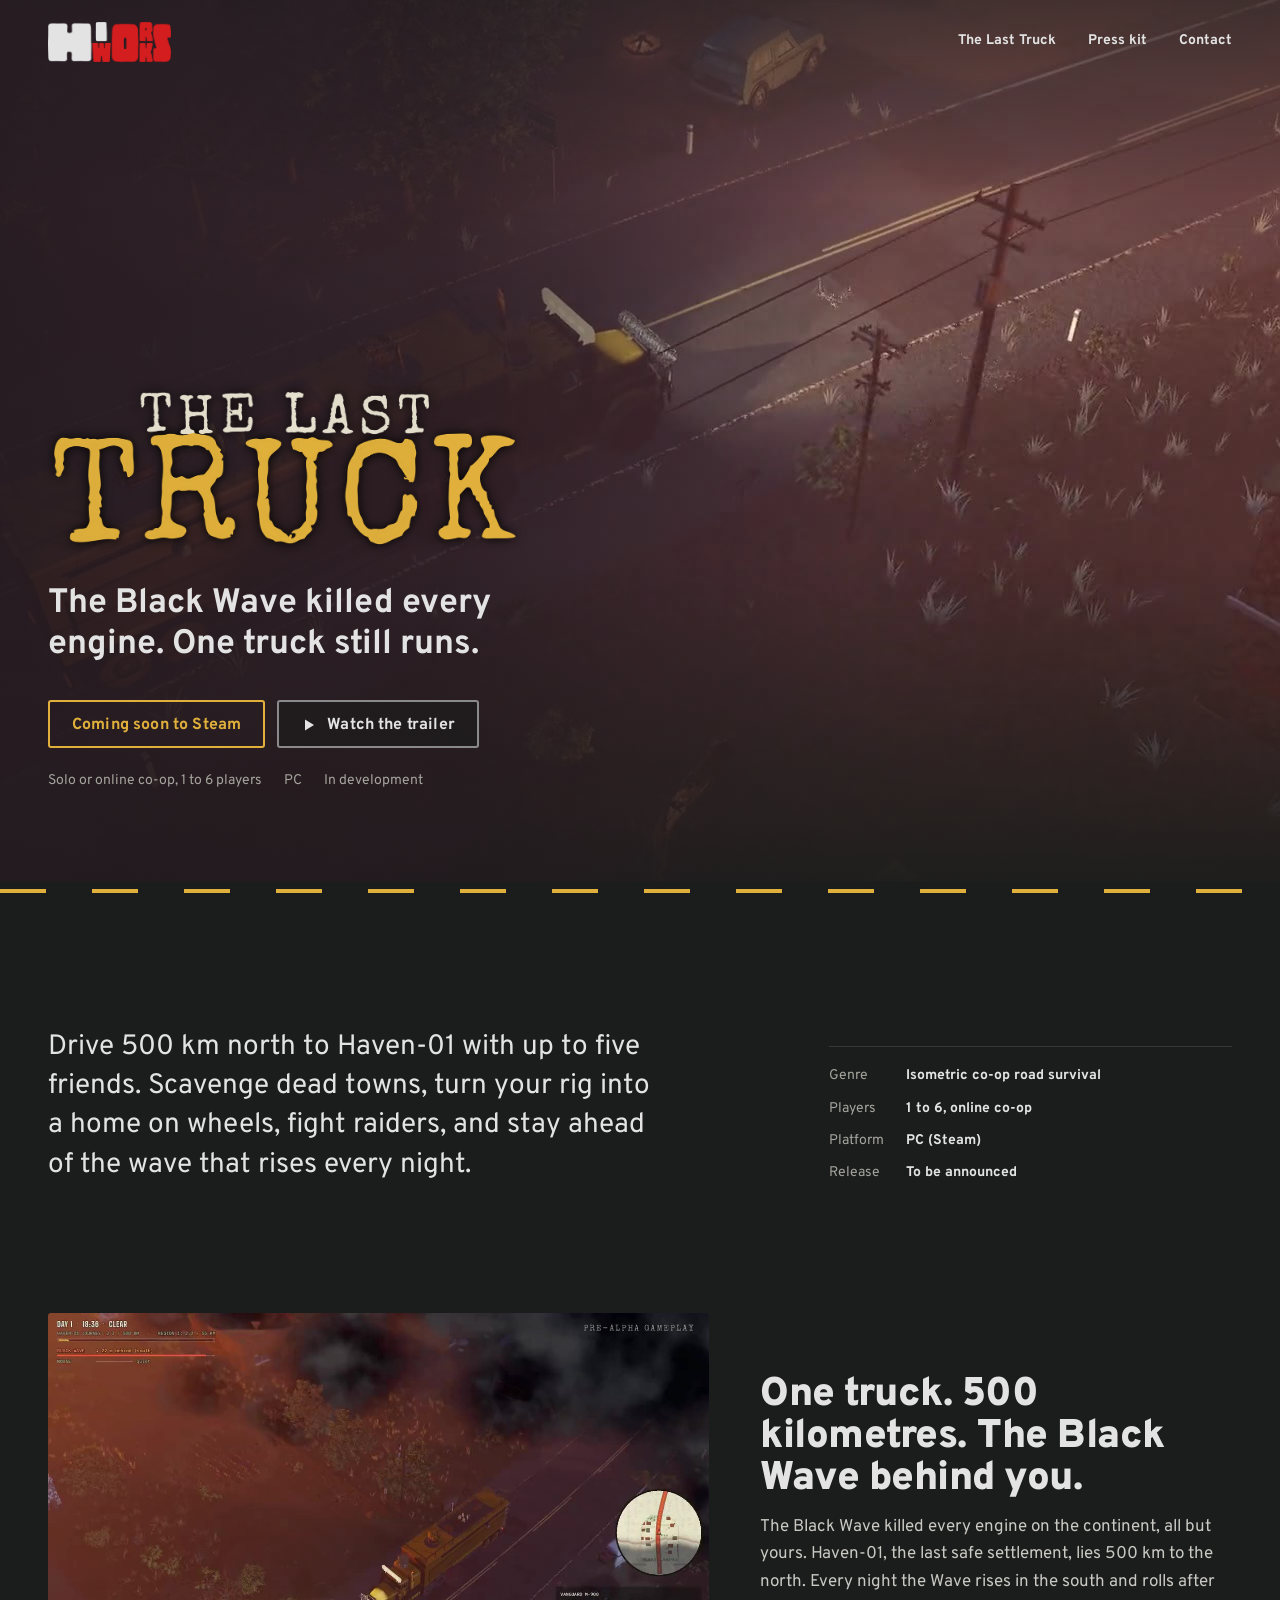
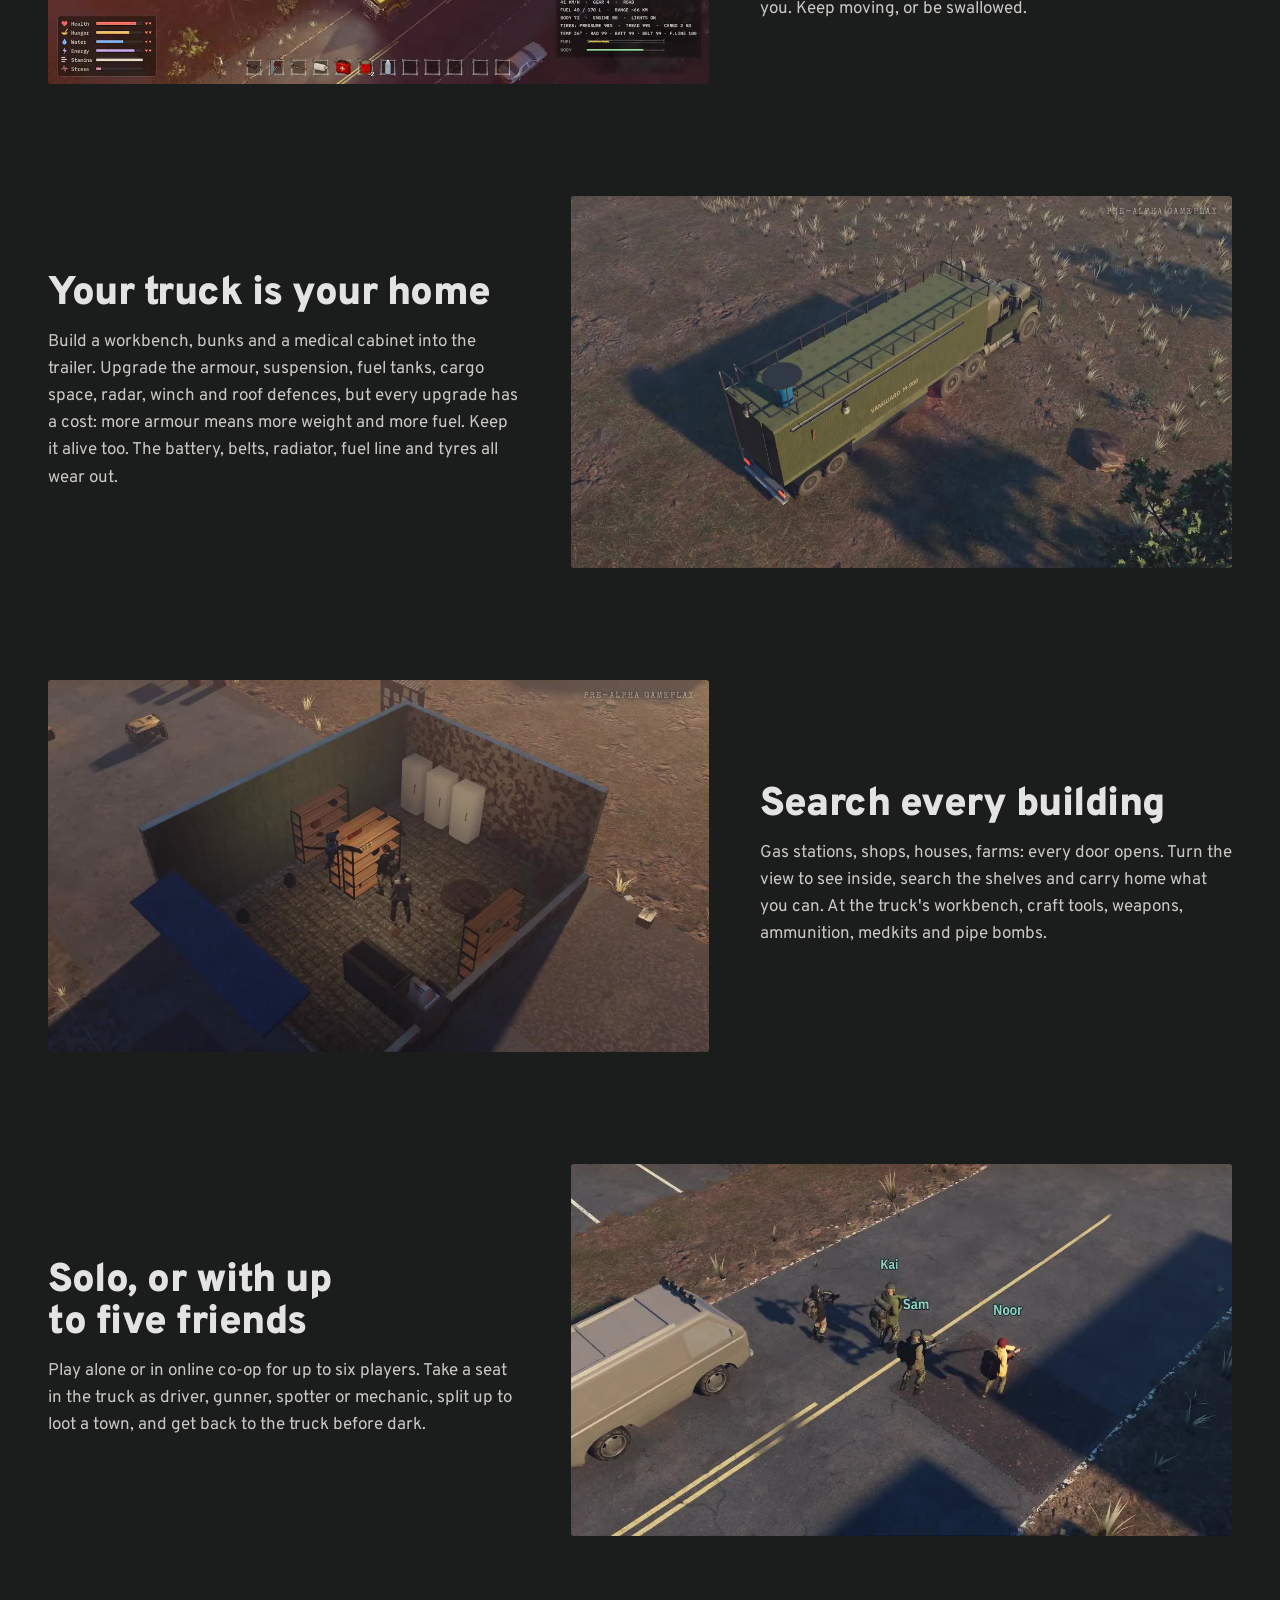
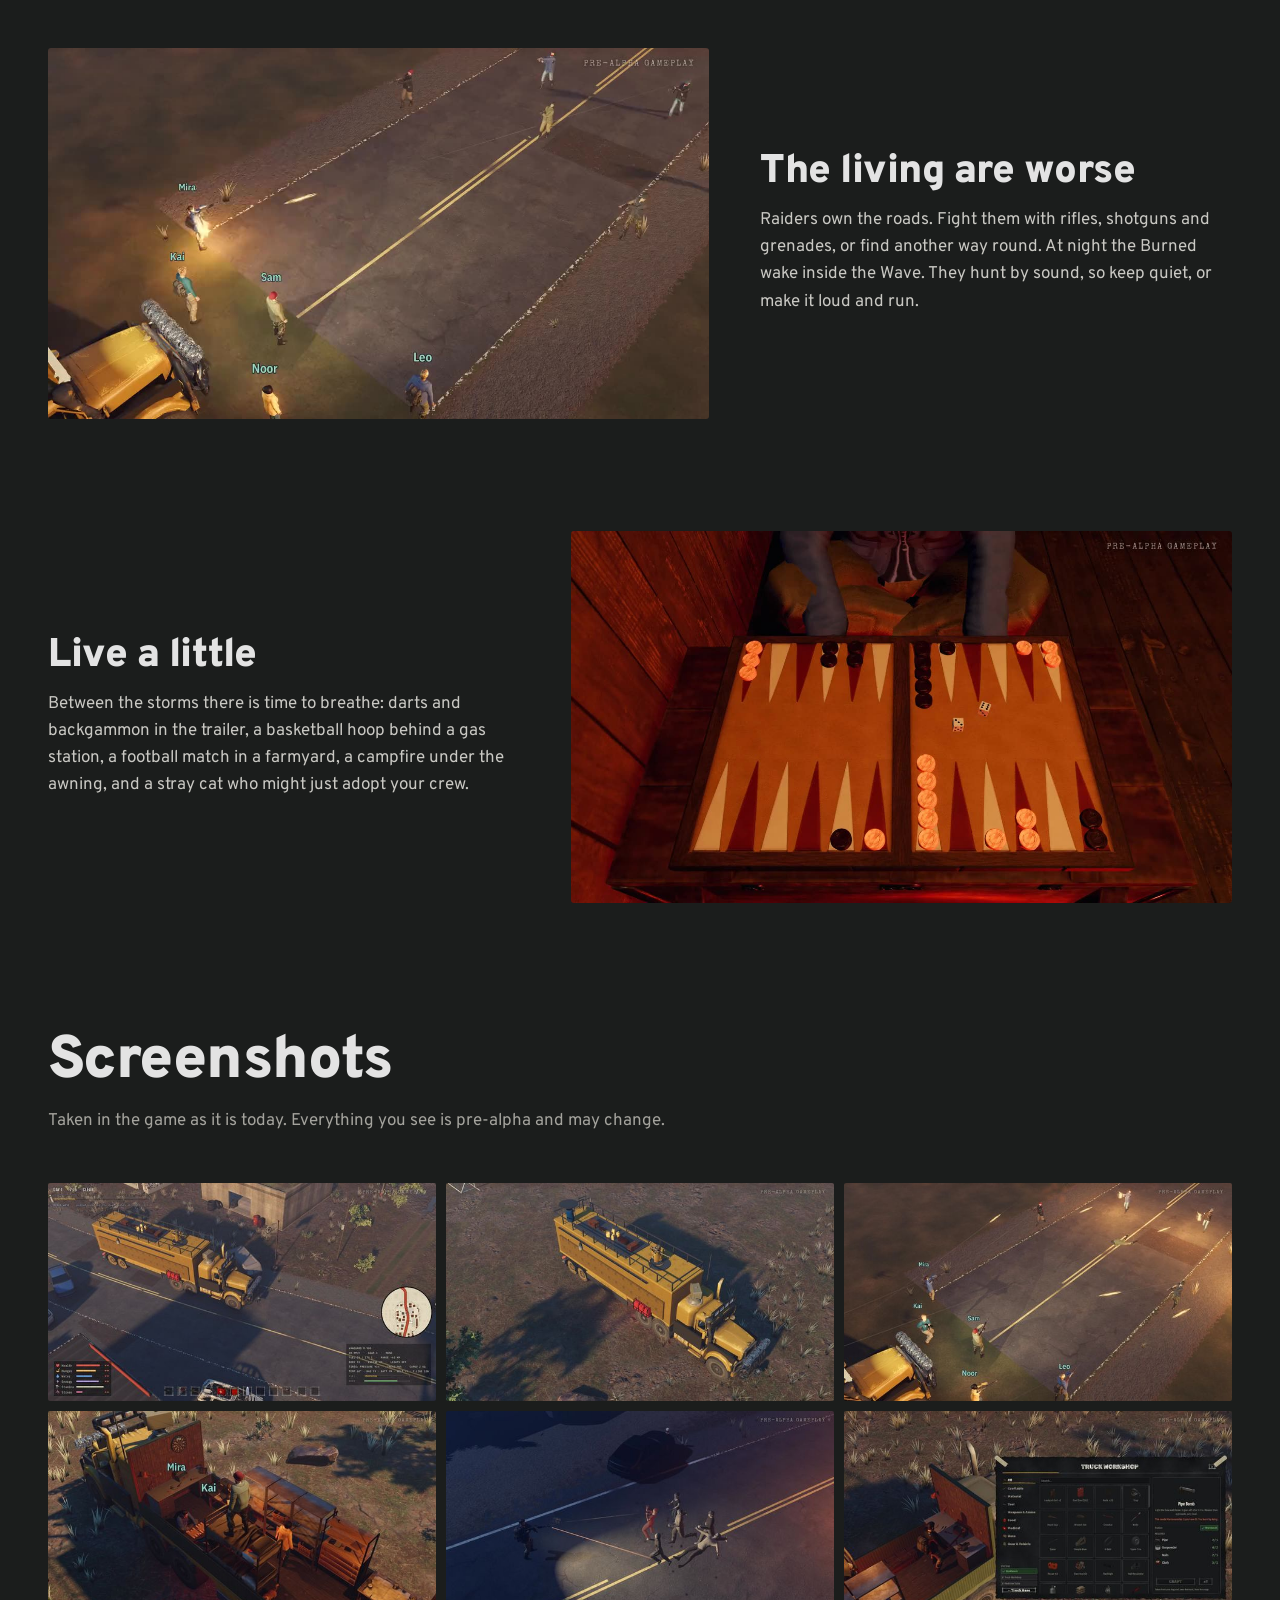
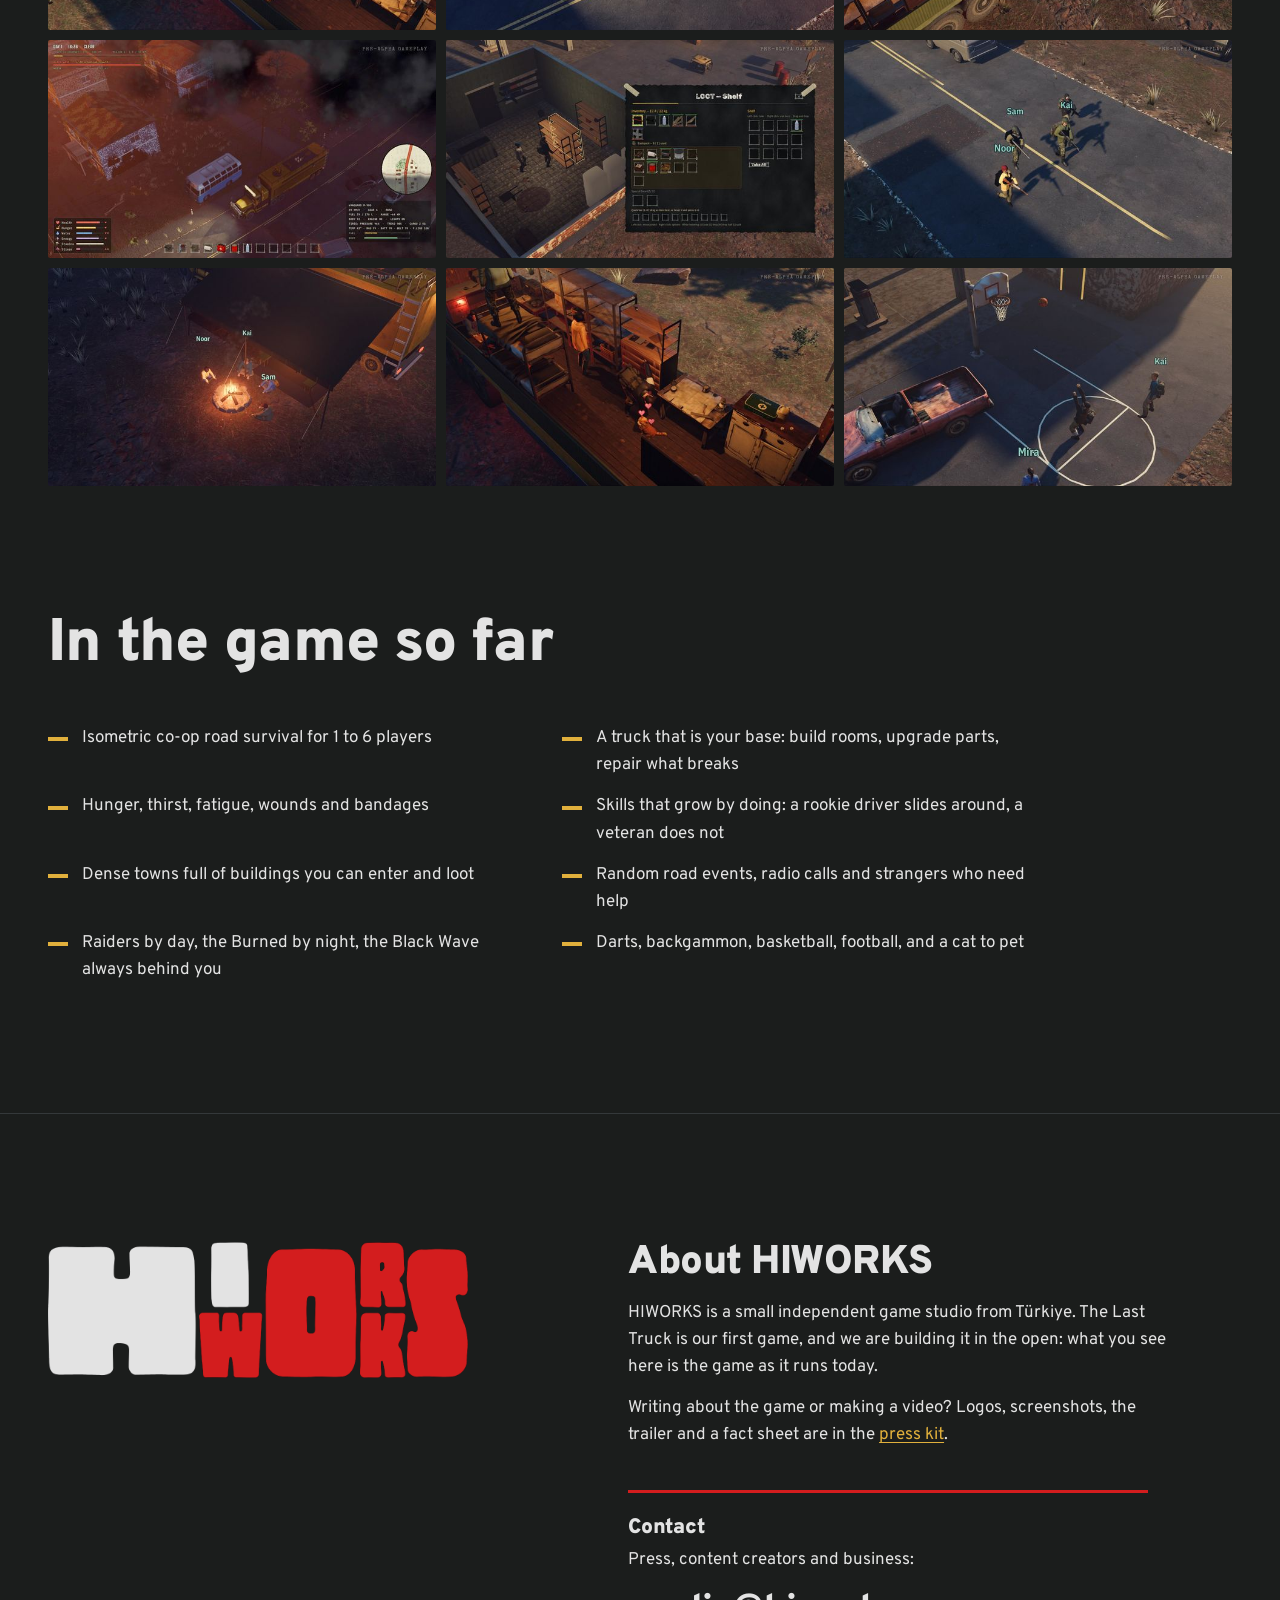
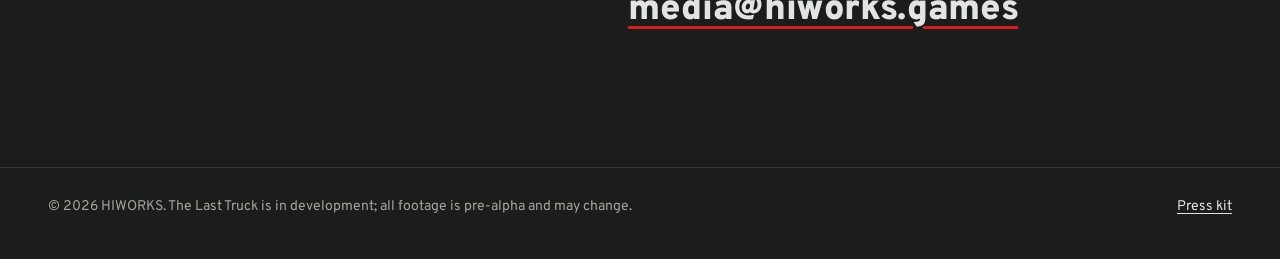
==== index.html @ 0f19a67c "Add the hiworks.games site and The Last Truck press kit Co-Authored-By: Claude Opus 5.5 <noreply@ant" ====
<!doctype html>
<html lang="en">
<head>
<meta charset="utf-8">
<meta name="viewport" content="width=device-width, initial-scale=1">
<title>The Last Truck | HIWORKS</title>
<meta name="description" content="The Last Truck is an isometric co-op road survival game for 1 to 6 players by HIWORKS. The Black Wave killed every engine. One truck still runs.">
<link rel="canonical" href="https://hiworks.games/">
<meta name="theme-color" content="#1b1d1c">
<meta property="og:type" content="website">
<meta property="og:site_name" content="HIWORKS">
<meta property="og:title" content="The Last Truck">
<meta property="og:description" content="The Black Wave killed every engine. One truck still runs. Isometric co-op road survival for 1 to 6 players.">
<meta property="og:url" content="https://hiworks.games/">
<meta property="og:image" content="https://hiworks.games/assets/img/og.jpg">
<meta property="og:image:width" content="1200">
<meta property="og:image:height" content="630">
<meta name="twitter:card" content="summary_large_image">
<link rel="icon" type="image/png" sizes="32x32" href="assets/img/favicon-32.png">
<link rel="apple-touch-icon" href="assets/img/apple-touch-icon.png">
<link rel="preload" href="assets/fonts/overpass-latin-900-normal.woff2" as="font" type="font/woff2" crossorigin>
<link rel="stylesheet" href="assets/css/site.css">
<script type="application/ld+json">
{"@context":"https://schema.org","@type":"VideoGame","name":"The Last Truck","url":"https://hiworks.games/","image":"https://hiworks.games/assets/img/og.jpg","description":"Isometric co-op road survival for 1 to 6 players.","gamePlatform":"PC","numberOfPlayers":{"@type":"QuantitativeValue","minValue":1,"maxValue":6},"author":{"@type":"Organization","name":"HIWORKS","url":"https://hiworks.games/","email":"media@hiworks.games"}}
</script>
</head>
<body>
<a class="skip" href="#main">Skip to content</a>

<header class="site-header site-header--over">
  <div class="wrap">
    <a class="brand" href="./" aria-label="HIWORKS home"><img src="assets/img/hiworks_logo_sm.png" alt="HIWORKS" width="564" height="183"></a>
    <nav class="nav" aria-label="Main">
      <a class="nav__game" href="#game">The Last Truck</a>
      <a href="press/">Press kit</a>
      <a href="#contact">Contact</a>
    </nav>
  </div>
</header>

<main id="main">
  <section class="hero" aria-labelledby="game-title">
    <div class="hero__media">
      <video autoplay muted loop playsinline poster="assets/video/hero.jpg" aria-hidden="true">
        <source src="assets/video/hero.mp4" type="video/mp4">
      </video>
    </div>
    <div class="wrap hero__body">
      <h1 id="game-title"><img class="hero__logo" src="assets/img/the_last_truck_logo.png" alt="The Last Truck" width="1200" height="439"></h1>
      <p class="hero__lede">The Black Wave killed every engine. One truck still runs.</p>
      <div class="hero__actions">
        <a class="btn btn--lane" href="#game" aria-disabled="true" data-steam><span data-steam-text>Coming soon to Steam</span></a>
        <button class="btn btn--ghost" type="button" data-open-trailer>
          <svg viewBox="0 0 16 16" aria-hidden="true"><path fill="currentColor" d="M4 2.5v11l9-5.5z"/></svg>
          Watch the trailer
        </button>
      </div>
      <ul class="hero__facts">
        <li>Solo or online co-op, 1 to 6 players</li>
        <li>PC</li>
        <li>In development</li>
      </ul>
    </div>
    <div class="road" aria-hidden="true"></div>
  </section>

  <section class="section" id="game" aria-labelledby="about-game">
    <div class="wrap">
      <h2 id="about-game" class="sr-only">About the game</h2>
      <div class="intro-grid">
        <p class="intro">Drive 500 km north to Haven-01 with up to five friends. Scavenge dead towns, turn your rig into a home on wheels, fight raiders, and stay ahead of the wave that rises every night.</p>
        <dl class="facts">
          <dt>Genre</dt><dd>Isometric co-op road survival</dd>
          <dt>Players</dt><dd>1 to 6, online co-op</dd>
          <dt>Platform</dt><dd>PC (Steam)</dd>
          <dt>Release</dt><dd>To be announced</dd>
        </dl>
      </div>
    </div>
  </section>

  <section class="section" aria-label="Features">
    <div class="wrap rows">
      <article class="row">
        <div class="row__media"><video data-loop muted loop playsinline preload="none" poster="assets/video/loop_road.jpg" aria-label="The rig driving through a town as the Black Wave closes in"><source src="assets/video/loop_road.mp4" type="video/mp4"></video></div>
        <div>
          <h3>One truck. 500 kilometres. The Black Wave behind you.</h3>
          <p>The Black Wave killed every engine on the continent, all but yours. Haven-01, the last safe settlement, lies 500 km to the north. Every night the Wave rises in the south and rolls after you. Keep moving, or be swallowed.</p>
        </div>
      </article>
      <article class="row">
        <div class="row__media"><video data-loop muted loop playsinline preload="none" poster="assets/video/loop_rig.jpg" aria-label="An upgraded rig, and the crew living inside its trailer"><source src="assets/video/loop_rig.mp4" type="video/mp4"></video></div>
        <div>
          <h3>Your truck is your home</h3>
          <p>Build a workbench, bunks and a medical cabinet into the trailer. Upgrade the armour, suspension, fuel tanks, cargo space, radar, winch and roof defences, but every upgrade has a cost: more armour means more weight and more fuel. Keep it alive too. The battery, belts, radiator, fuel line and tyres all wear out.</p>
        </div>
      </article>
      <article class="row">
        <div class="row__media"><video data-loop muted loop playsinline preload="none" poster="assets/video/loop_scav.jpg" aria-label="Searching a house, looting a shelf and crafting at the truck's workbench"><source src="assets/video/loop_scav.mp4" type="video/mp4"></video></div>
        <div>
          <h3>Search every building</h3>
          <p>Gas stations, shops, houses, farms: every door opens. Turn the view to see inside, search the shelves and carry home what you can. At the truck's workbench, craft tools, weapons, ammunition, medkits and pipe bombs.</p>
        </div>
      </article>
      <article class="row">
        <div class="row__media"><video data-loop muted loop playsinline preload="none" poster="assets/video/loop_crew.jpg" aria-label="A crew of four walking down the road together"><source src="assets/video/loop_crew.mp4" type="video/mp4"></video></div>
        <div>
          <h3>Solo, or with up to five friends</h3>
          <p>Play alone or in online co-op for up to six players. Take a seat in the truck as driver, gunner, spotter or mechanic, split up to loot a town, and get back to the truck before dark.</p>
        </div>
      </article>
      <article class="row">
        <div class="row__media"><video data-loop muted loop playsinline preload="none" poster="assets/video/loop_raid.jpg" aria-label="A gunfight with raiders, a grenade, and the Burned at night"><source src="assets/video/loop_raid.mp4" type="video/mp4"></video></div>
        <div>
          <h3>The living are worse</h3>
          <p>Raiders own the roads. Fight them with rifles, shotguns and grenades, or find another way round. At night the Burned wake inside the Wave. They hunt by sound, so keep quiet, or make it loud and run.</p>
        </div>
      </article>
      <article class="row">
        <div class="row__media"><video data-loop muted loop playsinline preload="none" poster="assets/video/loop_fun.jpg" aria-label="Backgammon, darts, basketball, football and a campfire"><source src="assets/video/loop_fun.mp4" type="video/mp4"></video></div>
        <div>
          <h3>Live a little</h3>
          <p>Between the storms there is time to breathe: darts and backgammon in the trailer, a basketball hoop behind a gas station, a football match in a farmyard, a campfire under the awning, and a stray cat who might just adopt your crew.</p>
        </div>
      </article>
    </div>
  </section>

  <section class="section" id="screenshots" aria-labelledby="shots-title">
    <div class="wrap">
      <div class="section-head">
        <h2 id="shots-title">Screenshots</h2>
        <p>Taken in the game as it is today. Everything you see is pre-alpha and may change.</p>
      </div>
      <ul class="shots">
        <li><a href="assets/img/shots/the_last_truck_01_driving_hud.jpg"><img src="assets/img/thumbs/the_last_truck_01_driving_hud.jpg" alt="The rig on the road, with the HUD on" width="640" height="360" loading="lazy"></a></li>
        <li><a href="assets/img/shots/the_last_truck_02_rig_upgraded.jpg"><img src="assets/img/thumbs/the_last_truck_02_rig_upgraded.jpg" alt="A fully upgraded yellow rig" width="640" height="360" loading="lazy"></a></li>
        <li><a href="assets/img/shots/the_last_truck_03_raider_fight.jpg"><img src="assets/img/thumbs/the_last_truck_03_raider_fight.jpg" alt="The crew fighting raiders on the road" width="640" height="360" loading="lazy"></a></li>
        <li><a href="assets/img/shots/the_last_truck_04_life_in_the_hold.jpg"><img src="assets/img/thumbs/the_last_truck_04_life_in_the_hold.jpg" alt="The crew inside the trailer, by the dartboard" width="640" height="360" loading="lazy"></a></li>
        <li><a href="assets/img/shots/the_last_truck_05_night_burned.jpg"><img src="assets/img/thumbs/the_last_truck_05_night_burned.jpg" alt="The Burned at night, caught in a flashlight beam" width="640" height="360" loading="lazy"></a></li>
        <li><a href="assets/img/shots/the_last_truck_06_crafting.jpg"><img src="assets/img/thumbs/the_last_truck_06_crafting.jpg" alt="Crafting a pipe bomb in the truck workshop" width="640" height="360" loading="lazy"></a></li>
        <li><a href="assets/img/shots/the_last_truck_07_black_wave_hud.jpg"><img src="assets/img/thumbs/the_last_truck_07_black_wave_hud.jpg" alt="Escaping the Black Wave, with the HUD on" width="640" height="360" loading="lazy"></a></li>
        <li><a href="assets/img/shots/the_last_truck_08_looting.jpg"><img src="assets/img/thumbs/the_last_truck_08_looting.jpg" alt="Searching a shelf inside a shop" width="640" height="360" loading="lazy"></a></li>
        <li><a href="assets/img/shots/the_last_truck_09_coop_crew.jpg"><img src="assets/img/thumbs/the_last_truck_09_coop_crew.jpg" alt="A fully equipped crew of four" width="640" height="360" loading="lazy"></a></li>
        <li><a href="assets/img/shots/the_last_truck_11_campfire.jpg"><img src="assets/img/thumbs/the_last_truck_11_campfire.jpg" alt="The crew around a campfire at night" width="640" height="360" loading="lazy"></a></li>
        <li><a href="assets/img/shots/the_last_truck_12_cat.jpg"><img src="assets/img/thumbs/the_last_truck_12_cat.jpg" alt="Petting the stray cat in the trailer" width="640" height="360" loading="lazy"></a></li>
        <li><a href="assets/img/shots/the_last_truck_13_basketball.jpg"><img src="assets/img/thumbs/the_last_truck_13_basketball.jpg" alt="Basketball behind a gas station" width="640" height="360" loading="lazy"></a></li>
      </ul>
    </div>
  </section>

  <section class="section" aria-labelledby="in-game">
    <div class="wrap">
      <div class="section-head"><h2 id="in-game">In the game so far</h2></div>
      <ul class="dash-list">
        <li>Isometric co-op road survival for 1 to 6 players</li>
        <li>A truck that is your base: build rooms, upgrade parts, repair what breaks</li>
        <li>Hunger, thirst, fatigue, wounds and bandages</li>
        <li>Skills that grow by doing: a rookie driver slides around, a veteran does not</li>
        <li>Dense towns full of buildings you can enter and loot</li>
        <li>Random road events, radio calls and strangers who need help</li>
        <li>Raiders by day, the Burned by night, the Black Wave always behind you</li>
        <li>Darts, backgammon, basketball, football, and a cat to pet</li>
      </ul>
    </div>
  </section>

  <section class="section studio" id="studio" aria-labelledby="studio-title">
    <div class="wrap studio-grid">
      <img class="studio-logo" src="assets/img/hiworks_logo.png" alt="" width="1128" height="366" loading="lazy">
      <div>
        <h2 id="studio-title">About HIWORKS</h2>
        <p>HIWORKS is a small independent game studio from Türkiye. The Last Truck is our first game, and we are building it in the open: what you see here is the game as it runs today.</p>
        <p>Writing about the game or making a video? Logos, screenshots, the trailer and a fact sheet are in the <a href="press/">press kit</a>.</p>
        <div class="contact-block" id="contact">
          <h2>Contact</h2>
          <p>Press, content creators and business:</p>
          <a class="mail" href="mailto:media@hiworks.games">media@hiworks.games</a>
        </div>
      </div>
    </div>
  </section>
</main>

<footer class="site-footer">
  <div class="wrap">
    <p>&copy; <span data-year>2026</span> HIWORKS. The Last Truck is in development; all footage is pre-alpha and may change.</p>
    <p><a href="press/">Press kit</a></p>
  </div>
</footer>

<dialog id="trailer-dialog" aria-label="The Last Truck trailer">
  <div class="dlg">
    <button class="icon-btn dlg__close" type="button" data-close aria-label="Close the trailer">
      <svg viewBox="0 0 20 20" aria-hidden="true"><path d="M4 4l12 12M16 4L4 16" stroke="currentColor" stroke-width="2.4" fill="none"/></svg>
    </button>
    <div class="dlg__frame">
      <video controls preload="none" playsinline poster="assets/img/key_art_preview.jpg">
        <source src="assets/video/the_last_truck_trailer.mp4" type="video/mp4">
      </video>
    </div>
  </div>
</dialog>

<dialog id="shot-dialog" aria-label="Screenshot">
  <div class="dlg">
    <button class="icon-btn dlg__close" type="button" data-close aria-label="Close">
      <svg viewBox="0 0 20 20" aria-hidden="true"><path d="M4 4l12 12M16 4L4 16" stroke="currentColor" stroke-width="2.4" fill="none"/></svg>
    </button>
    <div class="dlg__frame">
      <img src="" alt="">
      <div class="dlg__nav">
        <button class="icon-btn" type="button" data-prev aria-label="Previous screenshot"><svg viewBox="0 0 20 20" aria-hidden="true"><path d="M12.5 4l-6 6 6 6" stroke="currentColor" stroke-width="2.4" fill="none"/></svg></button>
        <span data-count aria-live="polite"></span>
        <button class="icon-btn" type="button" data-next aria-label="Next screenshot"><svg viewBox="0 0 20 20" aria-hidden="true"><path d="M7.5 4l6 6-6 6" stroke="currentColor" stroke-width="2.4" fill="none"/></svg></button>
      </div>
    </div>
  </div>
</dialog>

<script src="assets/js/site.js"></script>
</body>
</html>
---- assets/css/site.css ----
/* HIWORKS - hiworks.games
   Colors come from the game: asphalt, the Black Wave's smoke, the rig's yellow (also the
   logo's), and the studio logo's off-white and red. One family: Overpass (road-sign letters). */

@font-face { font-family: "Overpass"; font-style: normal; font-display: swap; font-weight: 400;
  src: url(../fonts/overpass-latin-400-normal.woff2) format("woff2");
  unicode-range: U+0000-00FF,U+0131,U+0152-0153,U+02BB-02BC,U+02C6,U+02DA,U+02DC,U+0304,U+0308,U+0329,U+2000-206F,U+20AC,U+2122,U+2191,U+2193,U+2212,U+2215,U+FEFF,U+FFFD; }
@font-face { font-family: "Overpass"; font-style: normal; font-display: swap; font-weight: 400;
  src: url(../fonts/overpass-latin-ext-400-normal.woff2) format("woff2");
  unicode-range: U+0100-02BA,U+02BD-02C5,U+02C7-02CC,U+02CE-02D7,U+02DD-02FF,U+0304,U+0308,U+0329,U+1D00-1DBF,U+1E00-1E9F,U+1EF2-1EFF,U+2020,U+20A0-20AB,U+20AD-20C0,U+2113,U+2C60-2C7F,U+A720-A7FF; }
@font-face { font-family: "Overpass"; font-style: normal; font-display: swap; font-weight: 700;
  src: url(../fonts/overpass-latin-700-normal.woff2) format("woff2");
  unicode-range: U+0000-00FF,U+0131,U+0152-0153,U+02BB-02BC,U+02C6,U+02DA,U+02DC,U+0304,U+0308,U+0329,U+2000-206F,U+20AC,U+2122,U+2191,U+2193,U+2212,U+2215,U+FEFF,U+FFFD; }
@font-face { font-family: "Overpass"; font-style: normal; font-display: swap; font-weight: 700;
  src: url(../fonts/overpass-latin-ext-700-normal.woff2) format("woff2");
  unicode-range: U+0100-02BA,U+02BD-02C5,U+02C7-02CC,U+02CE-02D7,U+02DD-02FF,U+0304,U+0308,U+0329,U+1D00-1DBF,U+1E00-1E9F,U+1EF2-1EFF,U+2020,U+20A0-20AB,U+20AD-20C0,U+2113,U+2C60-2C7F,U+A720-A7FF; }
@font-face { font-family: "Overpass"; font-style: normal; font-display: swap; font-weight: 900;
  src: url(../fonts/overpass-latin-900-normal.woff2) format("woff2");
  unicode-range: U+0000-00FF,U+0131,U+0152-0153,U+02BB-02BC,U+02C6,U+02DA,U+02DC,U+0304,U+0308,U+0329,U+2000-206F,U+20AC,U+2122,U+2191,U+2193,U+2212,U+2215,U+FEFF,U+FFFD; }
@font-face { font-family: "Overpass"; font-style: normal; font-display: swap; font-weight: 900;
  src: url(../fonts/overpass-latin-ext-900-normal.woff2) format("woff2");
  unicode-range: U+0100-02BA,U+02BD-02C5,U+02C7-02CC,U+02CE-02D7,U+02DD-02FF,U+0304,U+0308,U+0329,U+1D00-1DBF,U+1E00-1E9F,U+1EF2-1EFF,U+2020,U+20A0-20AB,U+20AD-20C0,U+2113,U+2C60-2C7F,U+A720-A7FF; }

:root {
  --asphalt: #1b1d1c;
  --asphalt-2: #232624;
  --kerb: #34383a;
  --smoke: #2c2127;
  --lane: #e1b03c;
  --lane-ink: #1b1d1c;
  --bone: #e3e3e3;
  --dust: #a4a39d;
  --signal: #d31d1e;

  --font: "Overpass", "Segoe UI", system-ui, sans-serif;
  --step-0: 1.0625rem;   /* 17px body */
  --step-1: 1.3125rem;   /* 21px lede */
  --step-2: clamp(1.75rem, 1.2rem + 2vw, 2.5rem);
  --step-3: clamp(2.25rem, 1.4rem + 3.4vw, 3.75rem);
  --small: 0.875rem;

  --gutter: clamp(16px, 4vw, 48px);
  --wide: 1200px;
  --text: 62ch;
}

*, *::before, *::after { box-sizing: border-box; }
html { -webkit-text-size-adjust: 100%; scroll-behavior: smooth; }
@media (prefers-reduced-motion: reduce) { html { scroll-behavior: auto; } }
body {
  margin: 0;
  background: var(--asphalt);
  color: var(--bone);
  font: 400 var(--step-0)/1.6 var(--font);
  -webkit-font-smoothing: antialiased;
  text-rendering: optimizeLegibility;
}
img, video { display: block; max-width: 100%; height: auto; }
a { color: var(--lane); text-underline-offset: 0.18em; text-decoration-thickness: 1px; }
a:hover { text-decoration-thickness: 2px; }
:focus-visible { outline: 3px solid var(--lane); outline-offset: 3px; border-radius: 2px; }
h1, h2, h3 { font-weight: 900; line-height: 1.05; letter-spacing: -0.012em; margin: 0; text-wrap: balance; }
p { margin: 0; text-wrap: pretty; }
.sr-only { position: absolute; width: 1px; height: 1px; padding: 0; margin: -1px; overflow: hidden; clip: rect(0 0 0 0); white-space: nowrap; border: 0; }
.skip { position: absolute; left: 12px; top: -60px; z-index: 50; background: var(--lane); color: var(--lane-ink); padding: 10px 14px; font-weight: 700; }
.skip:focus { top: 12px; }

.wrap { width: 100%; max-width: calc(var(--wide) + 2 * var(--gutter)); margin: 0 auto; padding: 0 var(--gutter); }

/* ---------- header ---------- */
.site-header { position: relative; z-index: 10; }
.site-header--over { position: absolute; inset: 0 0 auto 0; }
.site-header .wrap { display: flex; align-items: center; justify-content: space-between; gap: 24px; padding-top: 22px; padding-bottom: 22px; }
.brand { display: block; line-height: 0; }
.brand img { height: 40px; width: auto; }
.nav { display: flex; gap: clamp(16px, 3vw, 32px); }
.nav a { color: var(--bone); text-decoration: none; font-weight: 700; font-size: var(--small); padding: 6px 0; border-bottom: 2px solid transparent; }
.nav a:hover, .nav a[aria-current="page"] { border-bottom-color: var(--lane); }
.site-header--solid { background: var(--asphalt); border-bottom: 1px solid var(--kerb); }

/* ---------- buttons ---------- */
.btn {
  display: inline-flex; align-items: center; justify-content: center; gap: 10px;
  min-height: 48px; padding: 12px 22px 10px;
  font: 700 1rem/1 var(--font); letter-spacing: 0.01em;
  border: 2px solid var(--lane); border-radius: 3px; cursor: pointer; text-decoration: none;
}
.btn--lane { background: var(--lane); color: var(--lane-ink); }
.btn--lane:hover { background: #ecc25a; border-color: #ecc25a; }
.btn--ghost { background: rgba(27, 29, 28, 0.55); color: var(--bone); border-color: rgba(227, 227, 227, 0.55); }
.btn--ghost:hover { border-color: var(--bone); }
.btn[aria-disabled="true"] { background: transparent; color: var(--lane); cursor: default; }
.btn svg { width: 16px; height: 16px; flex: none; }

/* ---------- hero ---------- */
.hero { position: relative; min-height: min(100svh, 940px); display: flex; align-items: flex-end; overflow: hidden; background: var(--smoke); isolation: isolate; }
.hero__media { position: absolute; inset: 0; z-index: -2; }
.hero__media video, .hero__media img { width: 100%; height: 100%; object-fit: cover; object-position: 60% 50%; }
.hero::before {
  content: ""; position: absolute; inset: 0; z-index: -1;
  background:
    linear-gradient(90deg, rgba(36, 26, 31, 0.92) 0%, rgba(36, 26, 31, 0.72) 34%, rgba(36, 26, 31, 0) 68%),
    linear-gradient(180deg, rgba(27, 29, 28, 0.6) 0%, rgba(27, 29, 28, 0) 22%, rgba(27, 29, 28, 0) 62%, var(--asphalt) 100%);
}
.hero__body { padding-top: 140px; padding-bottom: clamp(88px, 12vh, 132px); }
.hero__logo { width: clamp(260px, 38vw, 560px); margin: 0 0 clamp(18px, 3vh, 28px) -0.6%; }
.hero__lede { font-size: clamp(1.375rem, 1rem + 1.4vw, 2.125rem); font-weight: 700; line-height: 1.2; max-width: 22ch; }
.hero__actions { display: flex; flex-wrap: wrap; gap: 12px; margin-top: clamp(22px, 4vh, 34px); }
.hero__facts { display: flex; flex-wrap: wrap; gap: 6px 22px; margin: 22px 0 0; padding: 0; list-style: none; color: var(--dust); font-size: var(--small); }

/* the road under the hero: one lane line, rolling south as the truck drives north */
.road { position: absolute; left: 0; right: 0; bottom: 0; height: 18px; background: var(--asphalt); }
.road::before {
  content: ""; position: absolute; left: 0; right: 0; top: 7px; height: 4px;
  background: repeating-linear-gradient(90deg, var(--lane) 0 46px, transparent 46px 92px);
  animation: lane 2.4s linear infinite;
}
@keyframes lane { to { background-position: -92px 0; } }
@media (prefers-reduced-motion: reduce) { .road::before { animation: none; } }

/* ---------- sections ---------- */
.section { padding: clamp(64px, 10vw, 128px) 0; }
.section + .section { padding-top: 0; }
.section-head { max-width: var(--text); margin-bottom: clamp(28px, 4vw, 48px); }
.section-head h2 { font-size: var(--step-3); }
.section-head p { color: var(--dust); margin-top: 14px; }

.intro { font-size: clamp(1.25rem, 1rem + 1vw, 1.75rem); line-height: 1.4; font-weight: 400; max-width: 34ch; }
.intro-grid { display: grid; grid-template-columns: minmax(0, 7fr) minmax(0, 4fr); gap: clamp(32px, 6vw, 96px); align-items: end; }
.facts { margin: 0; display: grid; grid-template-columns: auto 1fr; gap: 10px 22px; font-size: var(--small); border-top: 1px solid var(--kerb); padding-top: 18px; }
.facts dt { color: var(--dust); }
.facts dd { margin: 0; font-weight: 700; }

/* the feature rows: a moving picture and a few lines, alternating sides */
.rows { display: grid; gap: clamp(56px, 9vw, 112px); }
.row { display: grid; grid-template-columns: minmax(0, 7fr) minmax(0, 5fr); gap: clamp(24px, 4vw, 56px); align-items: center; }
.row:nth-child(even) { grid-template-columns: minmax(0, 5fr) minmax(0, 7fr); }
.row:nth-child(even) .row__media { order: 2; }
.row__media { position: relative; aspect-ratio: 16 / 9; background: var(--asphalt-2); border-radius: 3px; overflow: hidden; }
.row__media video { width: 100%; height: 100%; object-fit: cover; }
.row h3 { font-size: var(--step-2); margin-bottom: 14px; }
.row p { color: #c9c8c3; max-width: 46ch; }

/* screenshots */
.shots { display: grid; grid-template-columns: repeat(3, minmax(0, 1fr)); gap: 10px; margin: 0; padding: 0; list-style: none; }
.shots a { display: block; aspect-ratio: 16 / 9; overflow: hidden; border-radius: 2px; background: var(--asphalt-2); }
.shots img { width: 100%; height: 100%; object-fit: cover; transition: transform 0.35s ease, opacity 0.2s; }
.shots a:hover img { transform: scale(1.03); }
@media (prefers-reduced-motion: reduce) { .shots img { transition: none; } .shots a:hover img { transform: none; } }

/* lane-dash list */
.dash-list { list-style: none; margin: 0; padding: 0; display: grid; grid-template-columns: repeat(2, minmax(0, 1fr)); gap: 14px 48px; max-width: 980px; }
.dash-list li { position: relative; padding-left: 34px; }
.dash-list li::before { content: ""; position: absolute; left: 0; top: 0.72em; width: 20px; height: 4px; background: var(--lane); }

/* studio */
.section.studio { border-top: 1px solid var(--kerb); padding-top: clamp(64px, 10vw, 128px); }
.studio-grid { display: grid; grid-template-columns: minmax(0, 5fr) minmax(0, 6fr); gap: clamp(32px, 6vw, 96px); align-items: start; }
.studio-logo { width: min(100%, 420px); }
.studio h2 { font-size: var(--step-2); margin-bottom: 16px; }
.studio p + p { margin-top: 14px; }
.studio p { max-width: 50ch; }
.mail { display: inline-block; margin-top: 8px; font-size: clamp(1.375rem, 1rem + 1.6vw, 2.25rem); font-weight: 900; letter-spacing: -0.01em; color: var(--bone); text-decoration-color: var(--signal); text-decoration-thickness: 3px; text-underline-offset: 0.2em; word-break: break-word; }
.mail:hover { color: #fff; text-decoration-thickness: 4px; }
.contact-block { margin-top: 40px; padding-top: 24px; border-top: 3px solid var(--signal); max-width: 520px; }
.contact-block h2 { font-size: var(--step-1); margin-bottom: 8px; }

/* footer */
.site-footer { border-top: 1px solid var(--kerb); padding: 28px 0 40px; color: var(--dust); font-size: var(--small); }
.site-footer .wrap { display: flex; flex-wrap: wrap; justify-content: space-between; gap: 12px 32px; }
.site-footer a { color: var(--bone); }

/* ---------- dialogs ---------- */
dialog { border: 0; padding: 0; background: transparent; color: var(--bone); max-width: none; max-height: none; width: 100%; height: 100%; }
dialog::backdrop { background: rgba(10, 11, 11, 0.92); }
.dlg { position: relative; width: 100%; height: 100%; display: grid; place-items: center; padding: 56px var(--gutter) 24px; }
.dlg__frame { width: min(100%, 1400px, calc((100vh - 120px) * 16 / 9)); }
.dlg__frame video, .dlg__frame img { width: 100%; aspect-ratio: 16 / 9; background: #000; object-fit: contain; }
.dlg__close { position: absolute; top: 10px; right: 10px; }
.dlg__nav { display: flex; justify-content: space-between; align-items: center; gap: 12px; margin-top: 12px; color: var(--dust); font-size: var(--small); }
.icon-btn { display: inline-grid; place-items: center; width: 48px; height: 48px; border: 2px solid rgba(227, 227, 227, 0.4); border-radius: 3px; background: rgba(27, 29, 28, 0.8); color: var(--bone); cursor: pointer; }
.icon-btn:hover { border-color: var(--bone); }
.icon-btn svg { width: 20px; height: 20px; }

/* ---------- press kit ---------- */
.press-top { padding-top: clamp(48px, 8vw, 96px); padding-bottom: clamp(32px, 5vw, 56px); }
.press-top h1 { font-size: var(--step-3); }
.press-top p { margin-top: 16px; max-width: 58ch; color: #c9c8c3; font-size: var(--step-1); line-height: 1.45; }
.press-layout { display: grid; grid-template-columns: 220px minmax(0, 1fr); gap: clamp(32px, 6vw, 80px); padding-bottom: clamp(64px, 10vw, 120px); }
.toc { position: sticky; top: 24px; align-self: start; font-size: var(--small); }
.toc ol { list-style: none; margin: 0; padding: 0; display: grid; gap: 2px; border-left: 2px solid var(--kerb); }
.toc a { display: block; padding: 6px 0 4px 16px; margin-left: -2px; border-left: 2px solid transparent; color: var(--dust); text-decoration: none; }
.toc a:hover { color: var(--bone); border-left-color: var(--lane); }
.press-body { max-width: 820px; display: grid; gap: clamp(48px, 7vw, 80px); }
.press-body section { scroll-margin-top: 24px; }
.press-body h2 { font-size: var(--step-2); margin-bottom: 18px; }
.press-body p + p { margin-top: 14px; }
.press-body .note { color: var(--dust); font-size: var(--small); margin-top: 12px; }
.sheet { margin: 0; display: grid; grid-template-columns: 180px 1fr; border-top: 1px solid var(--kerb); }
.sheet dt, .sheet dd { margin: 0; padding: 12px 0 10px; border-bottom: 1px solid var(--kerb); }
.sheet dt { color: var(--dust); }
.sheet dd { font-weight: 700; }
.grid-2 { display: grid; grid-template-columns: repeat(2, minmax(0, 1fr)); gap: 12px; }
.grid-3 { display: grid; grid-template-columns: repeat(3, minmax(0, 1fr)); gap: 10px; }
.tile { margin: 0; }
.tile img { width: 100%; border-radius: 2px; }
.tile figcaption { color: var(--dust); font-size: var(--small); margin-top: 6px; }
.tile--dark { background: #2a2d2b; padding: 22px; border-radius: 3px; }
.tile--light { background: #e3e3e3; padding: 22px; border-radius: 3px; }
.tile--dark img, .tile--light img { border-radius: 0; }
.download { display: flex; flex-wrap: wrap; align-items: center; gap: 10px 16px; margin-top: 18px; }
.download .size { color: var(--dust); font-size: var(--small); }
.trailer-player { width: 100%; aspect-ratio: 16 / 9; background: #000; border-radius: 3px; }

/* ---------- small screens ---------- */
@media (max-width: 860px) {
  .intro-grid, .row, .row:nth-child(even), .studio-grid { grid-template-columns: minmax(0, 1fr); }
  .row:nth-child(even) .row__media { order: 0; }
  .shots { grid-template-columns: repeat(2, minmax(0, 1fr)); }
  .dash-list { grid-template-columns: minmax(0, 1fr); }
  .press-layout { grid-template-columns: minmax(0, 1fr); }
  .toc { position: static; }
  .toc ol { grid-template-columns: repeat(2, minmax(0, 1fr)); }
  .grid-3 { grid-template-columns: repeat(2, minmax(0, 1fr)); }
}
@media (max-width: 520px) {
  .brand img { height: 26px; }
  .nav .nav__game { display: none; }
  .hero { min-height: 640px; }
  .hero::before {
    background: linear-gradient(180deg, rgba(27, 29, 28, 0.55) 0%, rgba(36, 26, 31, 0.35) 30%, rgba(36, 26, 31, 0.85) 62%, var(--asphalt) 100%);
  }
  .hero__actions .btn { flex: 1 1 100%; }
  .sheet { grid-template-columns: minmax(0, 1fr); }
  .sheet dt { border-bottom: 0; padding-bottom: 0; }
  .grid-2 { grid-template-columns: minmax(0, 1fr); }
  .dlg { padding: 64px 8px 16px; }
}

/* logo tiles: one height, the logo centred inside */
.tile--dark, .tile--light { aspect-ratio: 2 / 1; display: grid; place-items: center; }
.tile--dark img, .tile--light img { max-height: 100%; width: auto; max-width: 100%; object-fit: contain; }
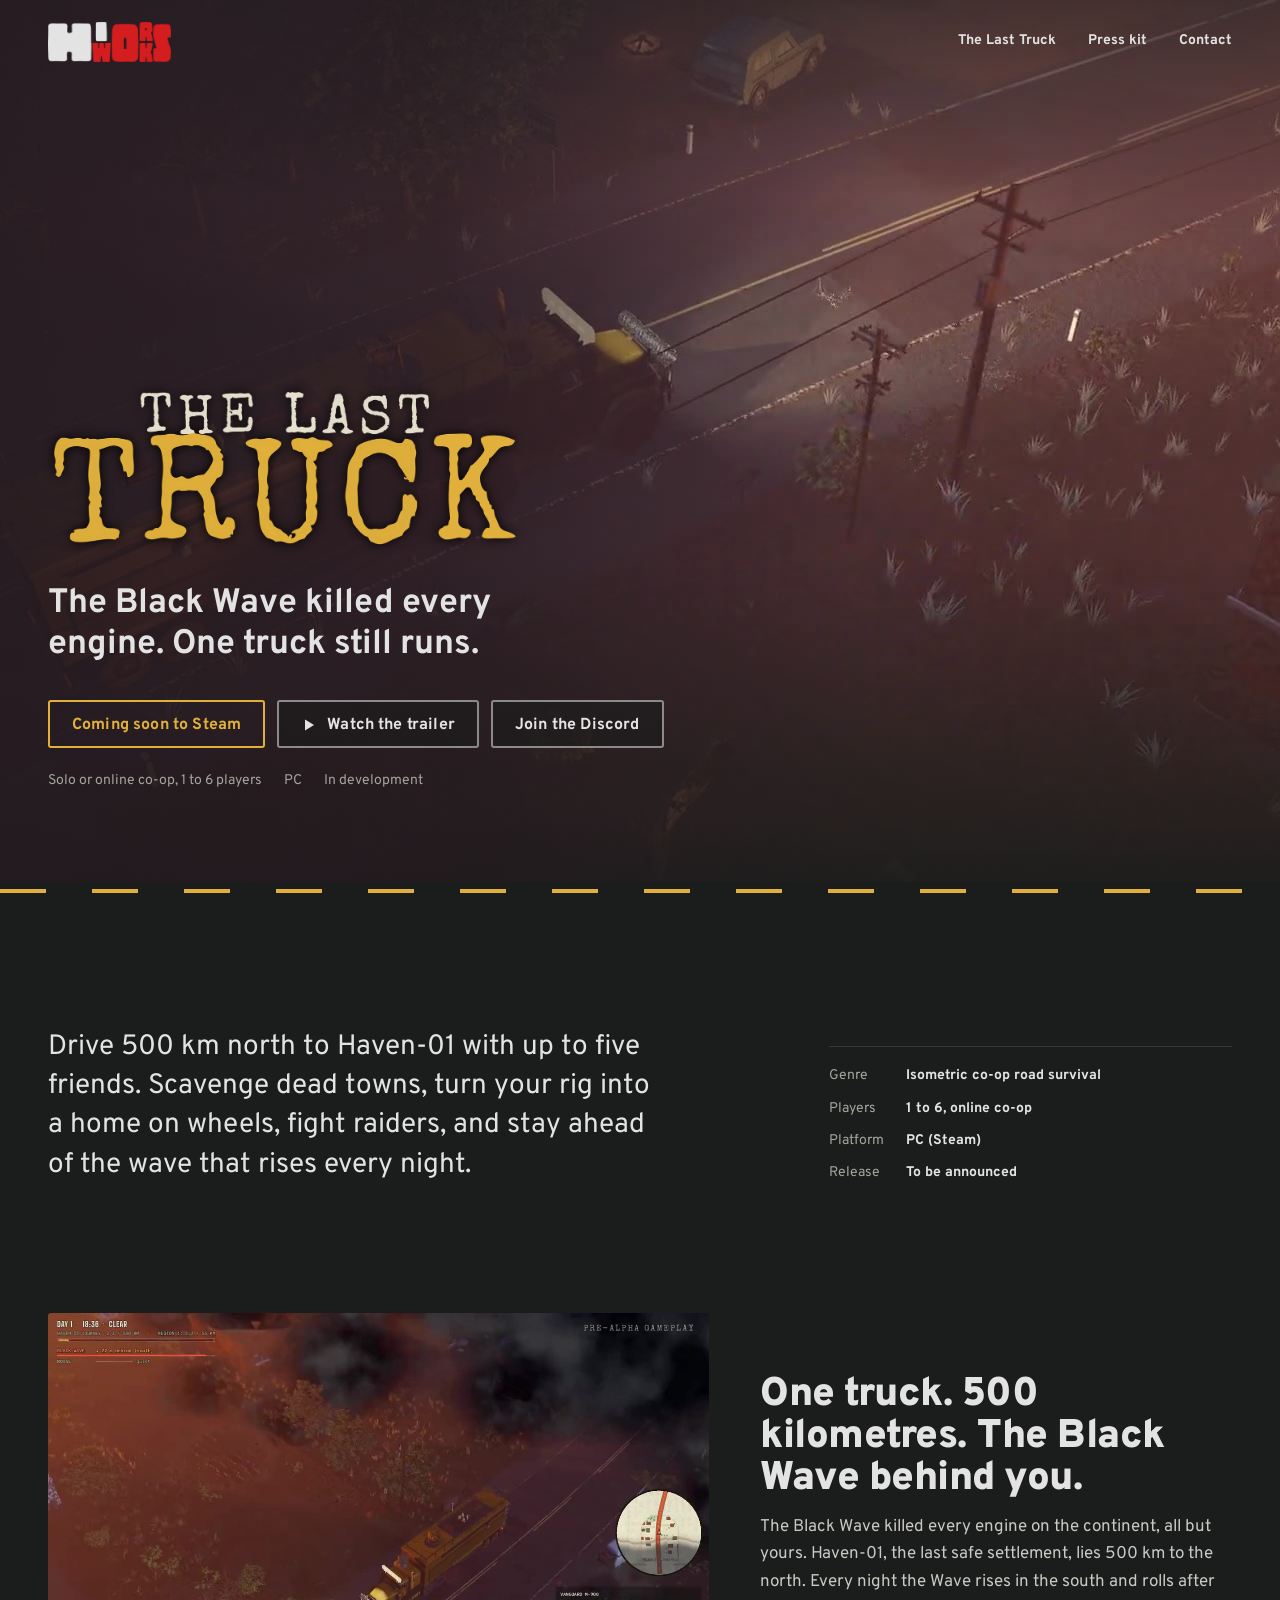
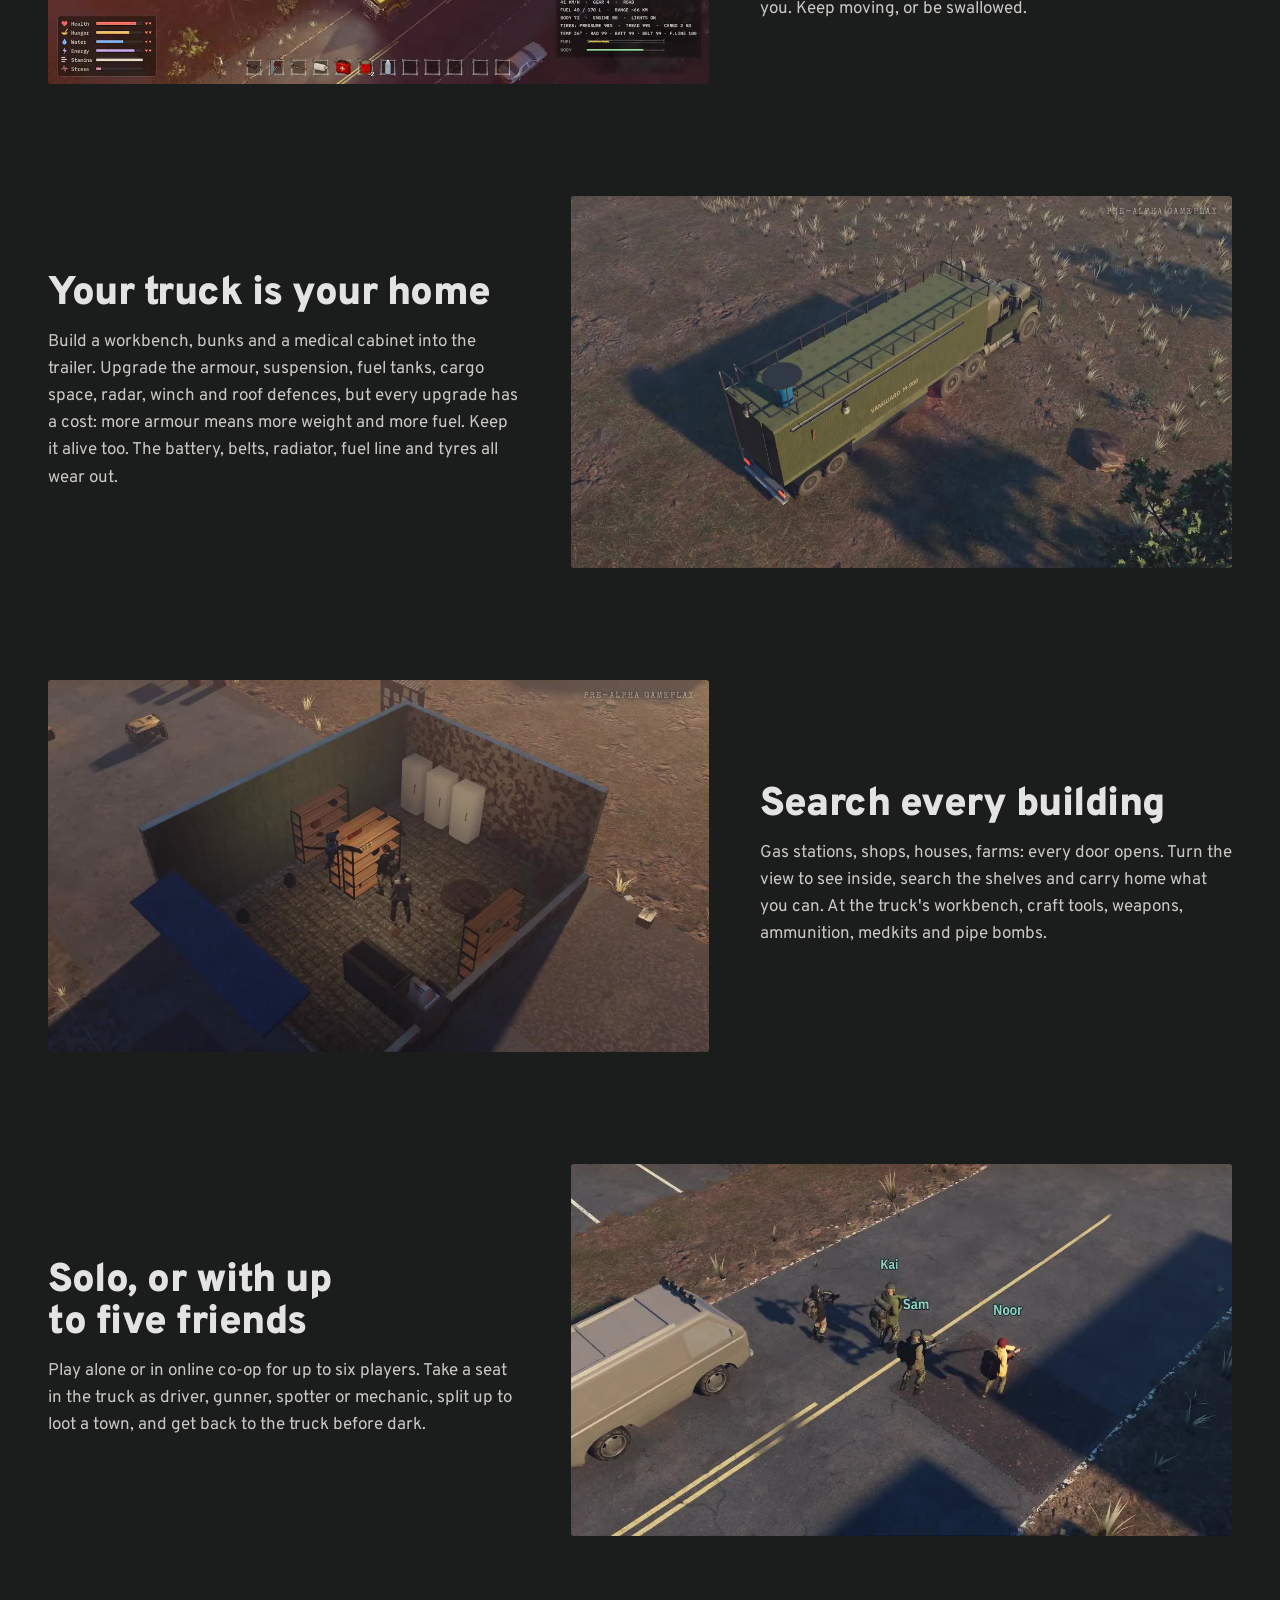
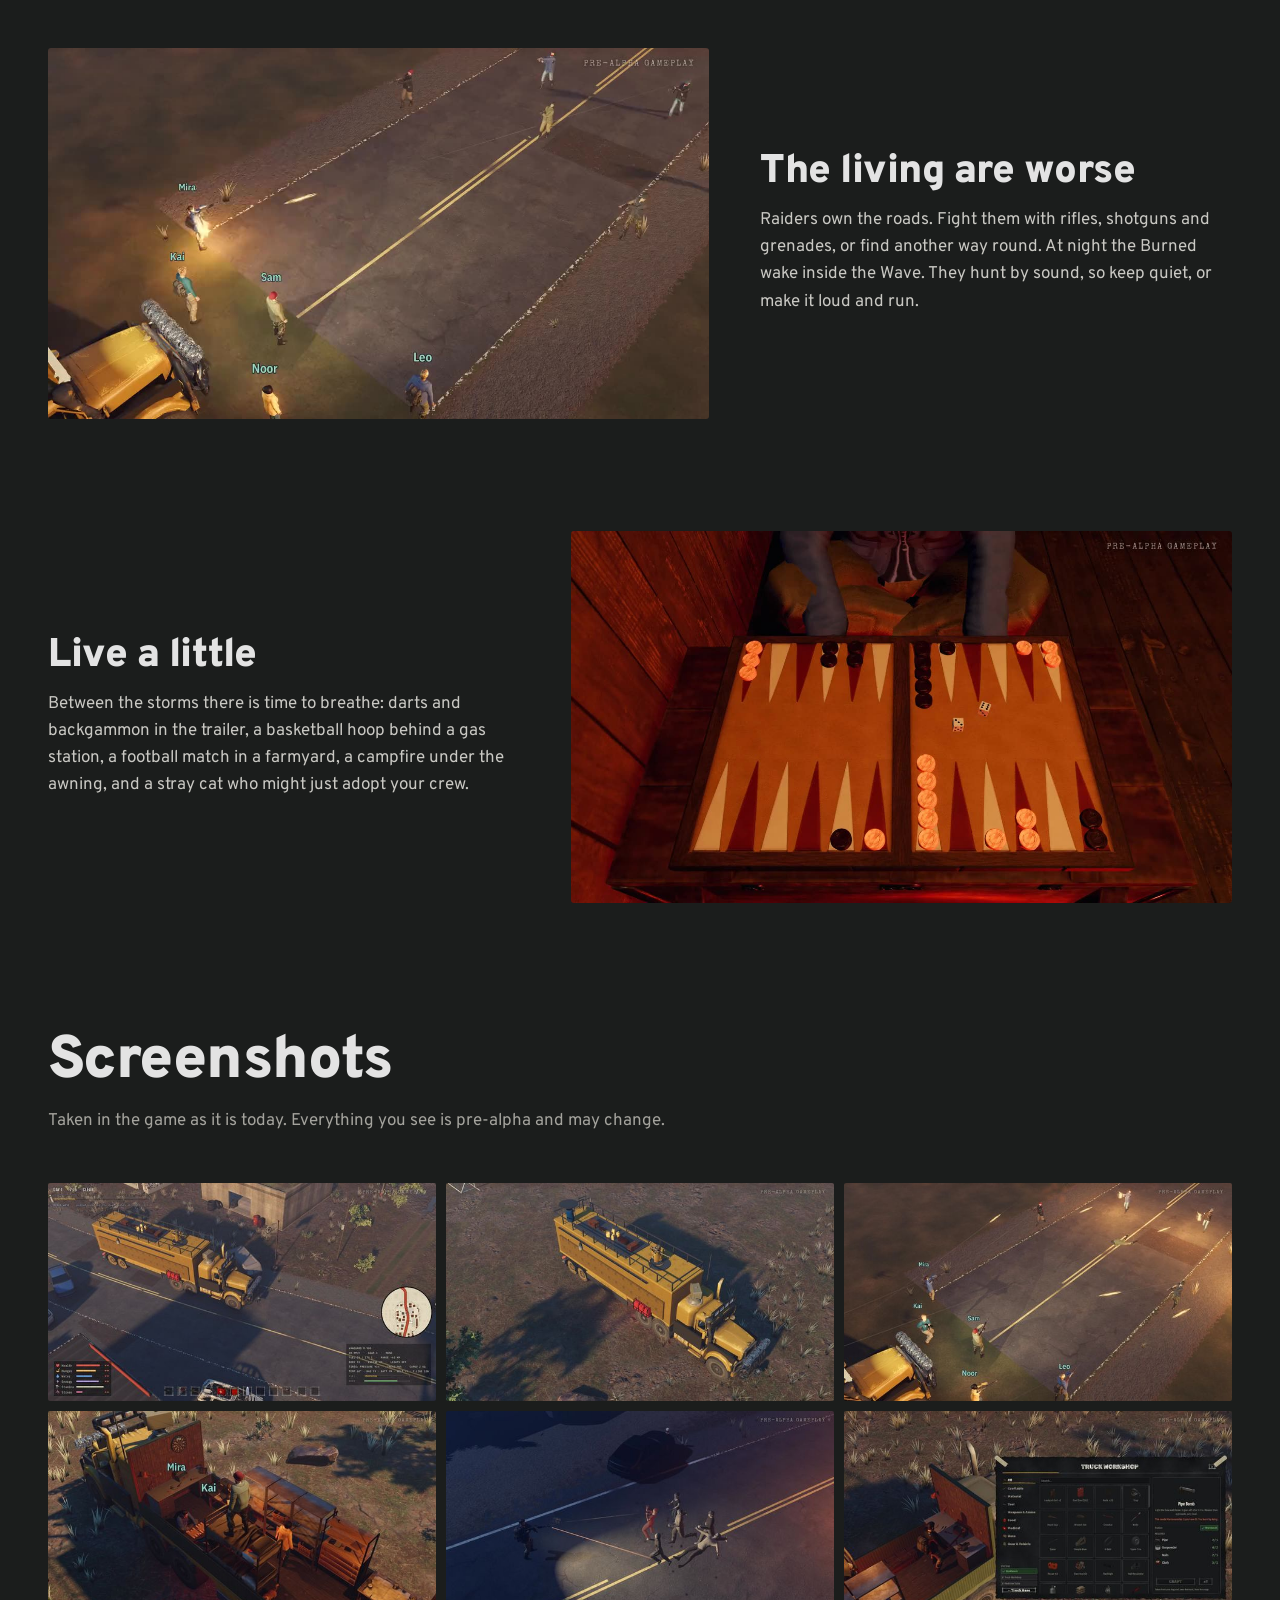
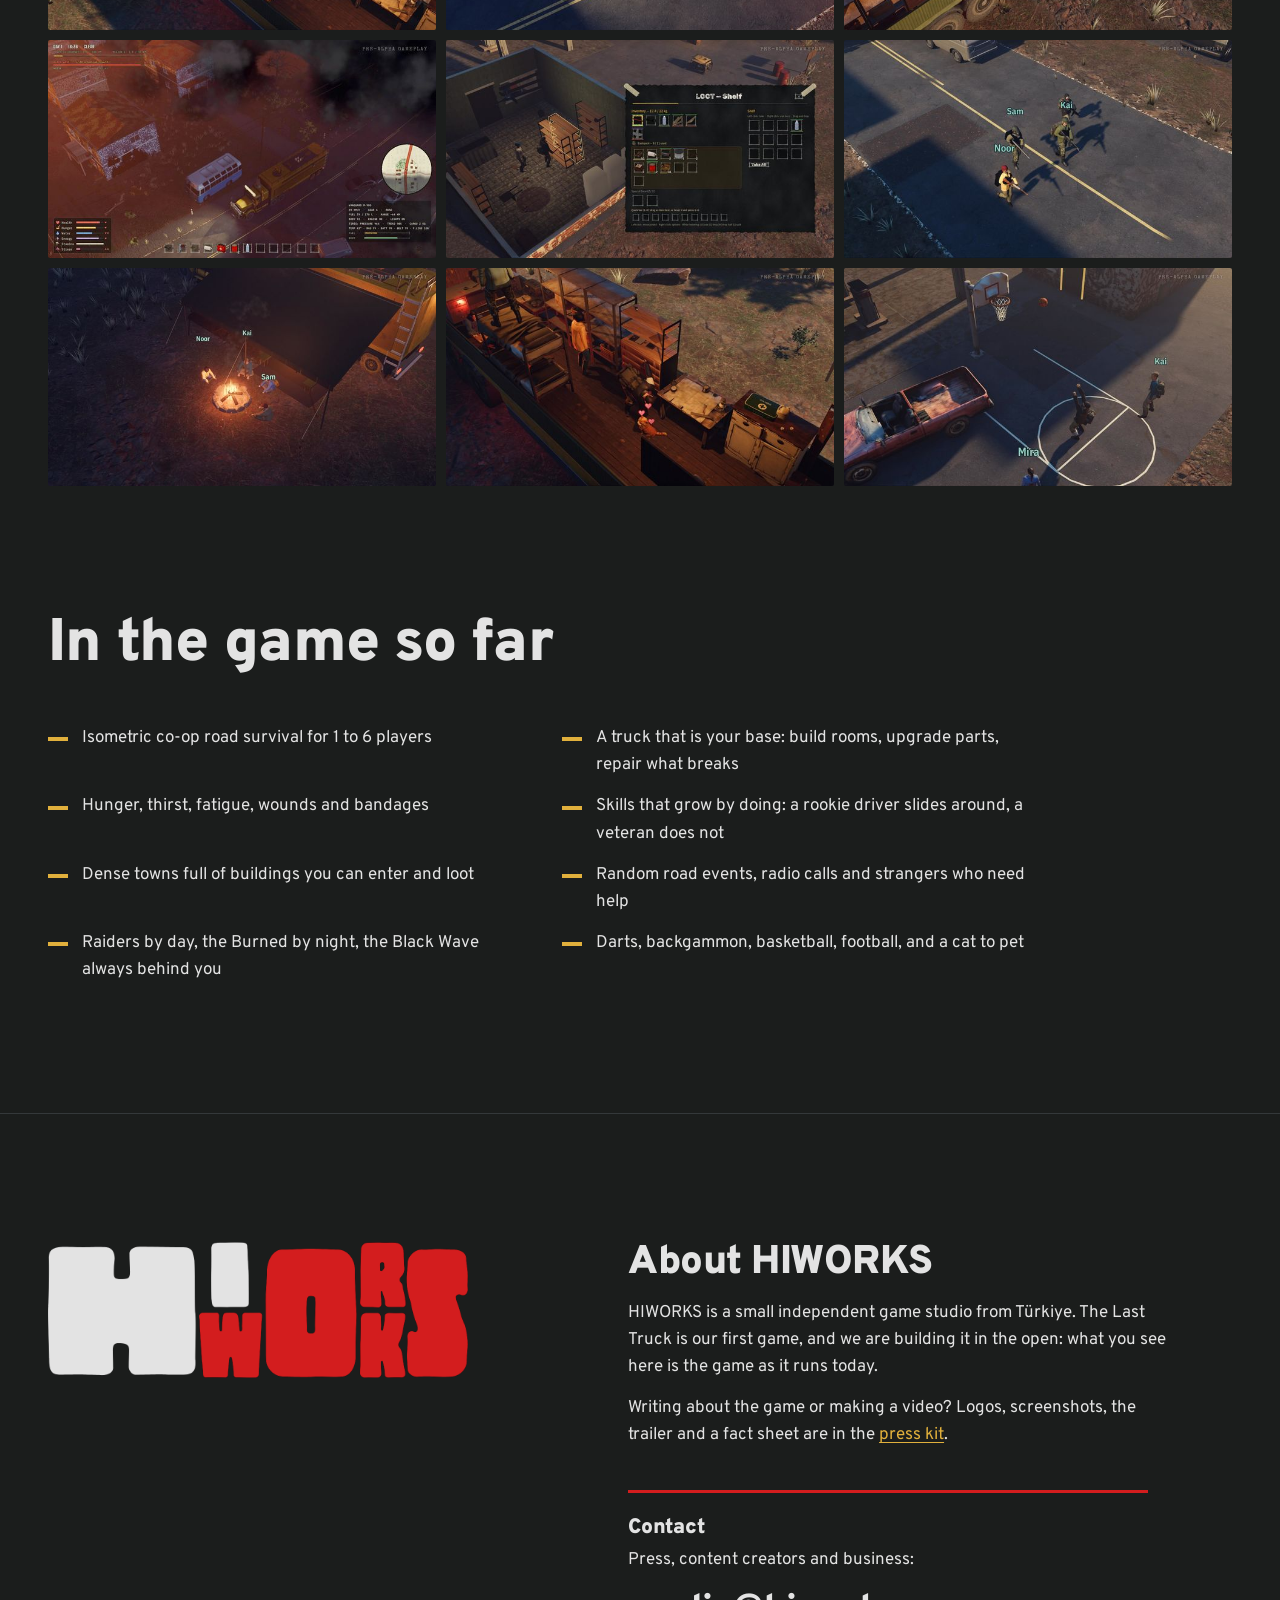
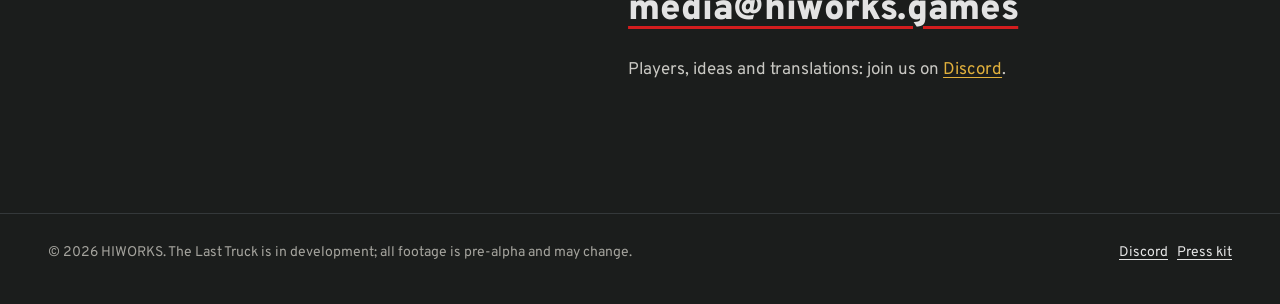
==== commit 319196ae: "Add the Discord invite to the site and press kit Co-Authored-By: Claude Opus 5.5 <noreply@anthropic." ====
--- a/index.html
+++ b/index.html
@@ -54,6 +54,7 @@
           <svg viewBox="0 0 16 16" aria-hidden="true"><path fill="currentColor" d="M4 2.5v11l9-5.5z"/></svg>
           Watch the trailer
         </button>
+        <a class="btn btn--ghost" href="https://discord.gg/s8Z3UBWc6" target="_blank" rel="noopener">Join the Discord</a>
       </div>
       <ul class="hero__facts">
         <li>Solo or online co-op, 1 to 6 players</li>
@@ -176,6 +177,7 @@
           <h2>Contact</h2>
           <p>Press, content creators and business:</p>
           <a class="mail" href="mailto:media@hiworks.games">media@hiworks.games</a>
+          <p class="community">Players, ideas and translations: join us on <a href="https://discord.gg/s8Z3UBWc6" target="_blank" rel="noopener">Discord</a>.</p>
         </div>
       </div>
     </div>
@@ -185,7 +187,7 @@
 <footer class="site-footer">
   <div class="wrap">
     <p>&copy; <span data-year>2026</span> HIWORKS. The Last Truck is in development; all footage is pre-alpha and may change.</p>
-    <p><a href="press/">Press kit</a></p>
+    <p><a href="https://discord.gg/s8Z3UBWc6" target="_blank" rel="noopener">Discord</a> &nbsp; <a href="press/">Press kit</a></p>
   </div>
 </footer>
 
--- a/assets/css/site.css
+++ b/assets/css/site.css
@@ -240,3 +240,6 @@
 /* logo tiles: one height, the logo centred inside */
 .tile--dark, .tile--light { aspect-ratio: 2 / 1; display: grid; place-items: center; }
 .tile--dark img, .tile--light img { max-height: 100%; width: auto; max-width: 100%; object-fit: contain; }
+
+/* the community line under the contact address */
+.contact-block .community { margin-top: 18px; color: #c9c8c3; }
